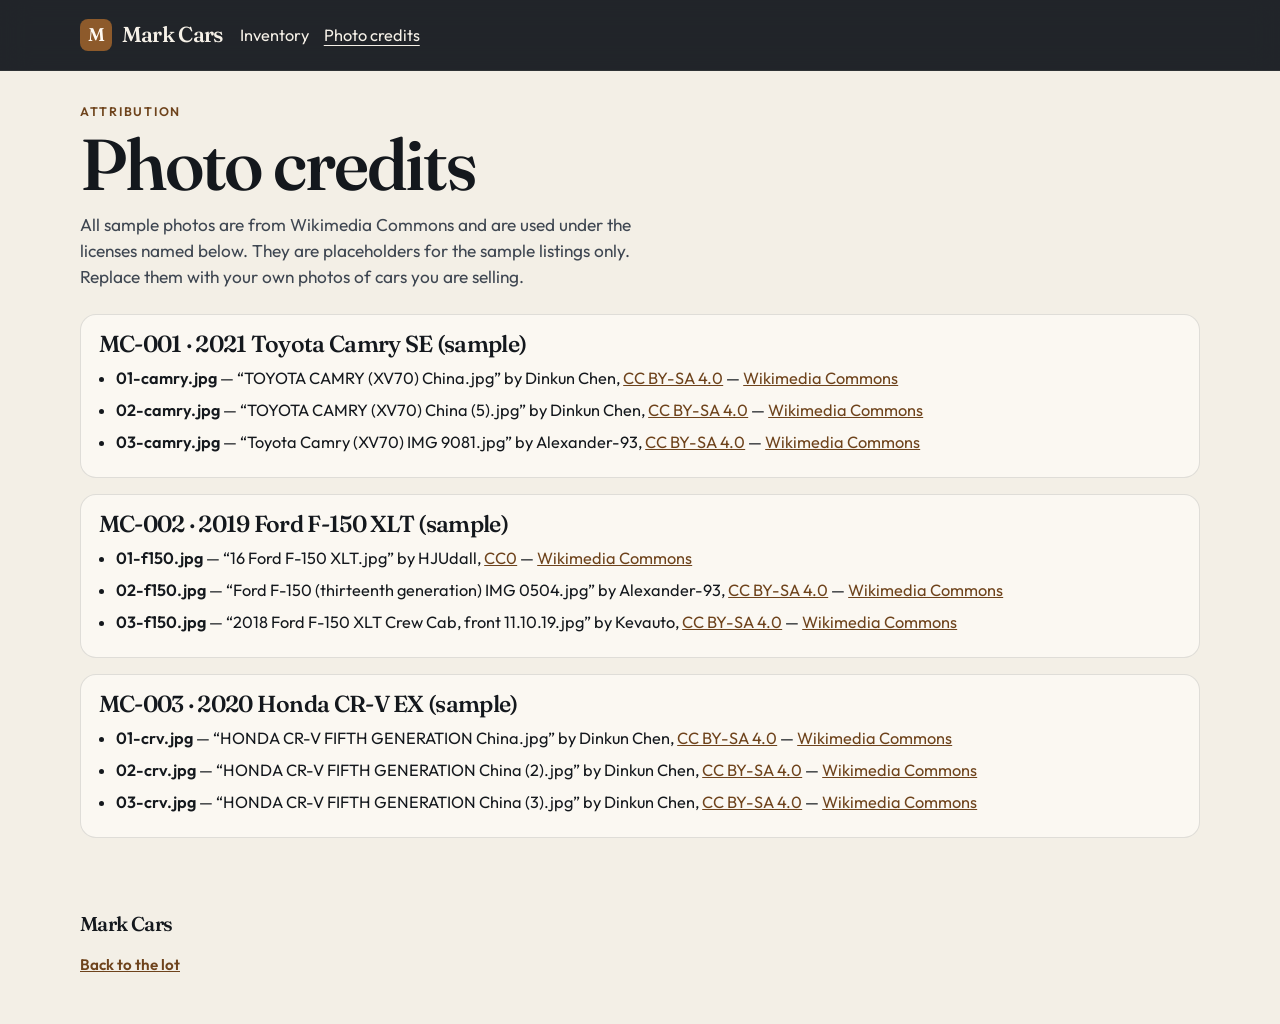
==== credits.html @ 4b45ede2 "Build the Mark Cars lot site and Pages deploy. Serve the sample inventory and local photos until an " ====
<!DOCTYPE html>
<html lang="en">
<head>
  <meta charset="utf-8">
  <meta name="viewport" content="width=device-width, initial-scale=1">
  <title>Photo credits — Mark Cars</title>
  <meta name="description" content="Wikimedia Commons photo credits for the Mark Cars sample listings.">
  <meta name="theme-color" content="#14181d">
  <link rel="icon" href="favicon.svg" type="image/svg+xml">
  <link rel="preconnect" href="https://fonts.googleapis.com">
  <link rel="preconnect" href="https://fonts.gstatic.com" crossorigin>
  <link href="https://fonts.googleapis.com/css2?family=Fraunces:opsz,wght@9..144,520;9..144,640&family=Outfit:wght@400;500;600&display=swap" rel="stylesheet">
  <link rel="stylesheet" href="css/styles.css">
</head>
<body>
  <a class="skip" href="#credits">Skip to credits</a>
  <header class="site-header">
    <div class="header-inner wrap">
      <a class="logo" href="./">
        <span class="logo-mark" aria-hidden="true">M</span>
        <span class="logo-word">Mark Cars</span>
      </a>
      <nav class="nav" aria-label="Primary">
        <a href="index.html#inventory">Inventory</a>
        <a href="credits.html" aria-current="page">Photo credits</a>
      </nav>
    </div>
  </header>

  <main id="credits" class="credits">
    <div class="wrap">
      <p class="eyebrow">Attribution</p>
      <h1>Photo credits</h1>
      <p class="lede">All sample photos are from Wikimedia Commons and are used under the licenses named below. They are placeholders for the sample listings only. Replace them with your own photos of cars you are selling.</p>

      <div class="credits-list">
        <article class="credit" id="MC-001">
          <h2>MC-001 · 2021 Toyota Camry SE (sample)</h2>
          <ul>
            <li><span class="file-name">01-camry.jpg</span> — “TOYOTA CAMRY (XV70) China.jpg” by Dinkun Chen, <a href="https://creativecommons.org/licenses/by-sa/4.0">CC BY-SA 4.0</a> — <a href="https://commons.wikimedia.org/wiki/File:TOYOTA_CAMRY_(XV70)_China.jpg">Wikimedia Commons</a></li>
            <li><span class="file-name">02-camry.jpg</span> — “TOYOTA CAMRY (XV70) China (5).jpg” by Dinkun Chen, <a href="https://creativecommons.org/licenses/by-sa/4.0">CC BY-SA 4.0</a> — <a href="https://commons.wikimedia.org/wiki/File:TOYOTA_CAMRY_(XV70)_China_(5).jpg">Wikimedia Commons</a></li>
            <li><span class="file-name">03-camry.jpg</span> — “Toyota Camry (XV70) IMG 9081.jpg” by Alexander-93, <a href="https://creativecommons.org/licenses/by-sa/4.0">CC BY-SA 4.0</a> — <a href="https://commons.wikimedia.org/wiki/File:Toyota_Camry_(XV70)_IMG_9081.jpg">Wikimedia Commons</a></li>
          </ul>
        </article>

        <article class="credit" id="MC-002">
          <h2>MC-002 · 2019 Ford F-150 XLT (sample)</h2>
          <ul>
            <li><span class="file-name">01-f150.jpg</span> — “16 Ford F-150 XLT.jpg” by HJUdall, <a href="http://creativecommons.org/publicdomain/zero/1.0/deed.en">CC0</a> — <a href="https://commons.wikimedia.org/wiki/File:16_Ford_F-150_XLT.jpg">Wikimedia Commons</a></li>
            <li><span class="file-name">02-f150.jpg</span> — “Ford F-150 (thirteenth generation) IMG 0504.jpg” by Alexander-93, <a href="https://creativecommons.org/licenses/by-sa/4.0">CC BY-SA 4.0</a> — <a href="https://commons.wikimedia.org/wiki/File:Ford_F-150_(thirteenth_generation)_IMG_0504.jpg">Wikimedia Commons</a></li>
            <li><span class="file-name">03-f150.jpg</span> — “2018 Ford F-150 XLT Crew Cab, front 11.10.19.jpg” by Kevauto, <a href="https://creativecommons.org/licenses/by-sa/4.0">CC BY-SA 4.0</a> — <a href="https://commons.wikimedia.org/wiki/File:2018_Ford_F-150_XLT_Crew_Cab,_front_11.10.19.jpg">Wikimedia Commons</a></li>
          </ul>
        </article>

        <article class="credit" id="MC-003">
          <h2>MC-003 · 2020 Honda CR-V EX (sample)</h2>
          <ul>
            <li><span class="file-name">01-crv.jpg</span> — “HONDA CR-V FIFTH GENERATION China.jpg” by Dinkun Chen, <a href="https://creativecommons.org/licenses/by-sa/4.0">CC BY-SA 4.0</a> — <a href="https://commons.wikimedia.org/wiki/File:HONDA_CR-V_FIFTH_GENERATION_China.jpg">Wikimedia Commons</a></li>
            <li><span class="file-name">02-crv.jpg</span> — “HONDA CR-V FIFTH GENERATION China (2).jpg” by Dinkun Chen, <a href="https://creativecommons.org/licenses/by-sa/4.0">CC BY-SA 4.0</a> — <a href="https://commons.wikimedia.org/wiki/File:HONDA_CR-V_FIFTH_GENERATION_China_(2).jpg">Wikimedia Commons</a></li>
            <li><span class="file-name">03-crv.jpg</span> — “HONDA CR-V FIFTH GENERATION China (3).jpg” by Dinkun Chen, <a href="https://creativecommons.org/licenses/by-sa/4.0">CC BY-SA 4.0</a> — <a href="https://commons.wikimedia.org/wiki/File:HONDA_CR-V_FIFTH_GENERATION_China_(3).jpg">Wikimedia Commons</a></li>
          </ul>
        </article>
      </div>
    </div>
  </main>

  <footer class="site-footer">
    <div class="wrap footer-inner">
      <p class="footer-brand">Mark Cars</p>
      <p><a href="index.html">Back to the lot</a></p>
    </div>
  </footer>
</body>
</html>
---- css/styles.css ----
:root {
  --ink: #14181d;
  --ink-soft: #3e4651;
  --cream: #f3efe6;
  --cream-2: #e6e0d4;
  --card: #fbf8f2;
  --white: #fffcf8;
  --brass: #8d5a2b;
  --brass-deep: #6e431c;
  --line: rgba(20, 24, 29, 0.12);
  --green: #0f5c3d;
  --green-bg: #e4f2ea;
  --amber: #8a4f10;
  --amber-bg: #f8edd9;
  --sold: #8c332d;
  --sold-bg: #f8e4e1;
  --shadow: 0 18px 44px rgba(20, 24, 29, 0.1);
  --serif: "Fraunces", "Iowan Old Style", Palatino, Georgia, serif;
  --sans: "Outfit", "Avenir Next", "Segoe UI", sans-serif;
  --radius: 18px;
  --focus: #0f6b4c;
  color-scheme: light;
}

*,
*::before,
*::after { box-sizing: border-box; }

html { scroll-behavior: smooth; }

body {
  margin: 0;
  background: var(--cream);
  color: var(--ink);
  font-family: var(--sans);
  font-size: 1.02rem;
  line-height: 1.5;
}

img { max-width: 100%; }

button,
input,
select { font: inherit; color: inherit; }

a { color: var(--brass-deep); }

:focus-visible {
  outline: 3px solid var(--focus);
  outline-offset: 2px;
}

.site-header :focus-visible { outline-color: #f0c27a; }

.skip {
  position: absolute;
  left: 0.75rem;
  top: -4rem;
  z-index: 80;
  background: var(--white);
  color: var(--ink);
  padding: 0.55rem 0.8rem;
  border-radius: 8px;
}

.skip:focus { top: 0.75rem; }

.visually-hidden {
  position: absolute;
  width: 1px;
  height: 1px;
  padding: 0;
  margin: -1px;
  overflow: hidden;
  clip: rect(0, 0, 0, 0);
  white-space: nowrap;
  border: 0;
}

.wrap {
  width: min(1120px, calc(100% - 2rem - env(safe-area-inset-left) - env(safe-area-inset-right)));
  margin-inline: auto;
}

.site-header {
  position: sticky;
  top: 0;
  z-index: 30;
  background: rgba(20, 24, 29, 0.94);
  color: #f6f1e8;
  border-bottom: 1px solid rgba(255, 255, 255, 0.06);
  backdrop-filter: blur(14px);
}

.header-inner {
  display: flex;
  flex-wrap: wrap;
  align-items: center;
  gap: 0.75rem 1.1rem;
  min-height: 4.4rem;
  padding: 0.65rem 0;
}

.logo {
  display: inline-flex;
  align-items: center;
  gap: 0.6rem;
  color: inherit;
  text-decoration: none;
  font-family: var(--serif);
  font-size: 1.35rem;
  font-weight: 560;
  letter-spacing: -0.03em;
}

.logo-mark {
  display: grid;
  place-items: center;
  width: 2rem;
  height: 2rem;
  border-radius: 8px;
  background: var(--brass);
  color: #fffaf3;
  font-size: 1.15rem;
}

.nav {
  display: flex;
  gap: 0.9rem;
}

.nav a {
  color: inherit;
  text-decoration: none;
}

.nav a:hover,
.nav a[aria-current="page"] {
  text-decoration: underline;
  text-underline-offset: 0.22em;
}

.header-actions {
  display: flex;
  flex-wrap: wrap;
  align-items: center;
  gap: 0.5rem 0.7rem;
  margin-left: auto;
}

.updated {
  margin: 0;
  color: rgba(246, 241, 232, 0.78);
  font-size: 0.86rem;
  flex-basis: 100%;
}

@media (min-width: 900px) {
  .updated { flex-basis: auto; }
}

.btn {
  display: inline-flex;
  align-items: center;
  justify-content: center;
  gap: 0.4rem;
  min-height: 44px;
  padding: 0.4rem 0.95rem;
  border-radius: 999px;
  border: 1px solid transparent;
  text-decoration: none;
  font-weight: 600;
  line-height: 1.2;
  cursor: pointer;
  background: transparent;
}

.btn-ghost {
  color: #f6f1e8;
  border-color: rgba(246, 241, 232, 0.38);
}

.btn-ghost:hover { background: rgba(246, 241, 232, 0.08); }

.btn-brass {
  background: var(--brass);
  border-color: var(--brass);
  color: #fffaf3;
}

.btn-brass:hover { background: #74491f; border-color: #74491f; }

.btn-line {
  background: var(--white);
  border-color: rgba(20, 24, 29, 0.2);
  color: var(--ink);
}

.btn-line:hover { border-color: var(--ink); }

.icon {
  width: 1.05rem;
  height: 1.05rem;
  display: block;
  flex: 0 0 auto;
}

.btn.is-busy .icon { animation: spin 0.7s linear infinite; }

@keyframes spin { to { transform: rotate(360deg); } }

.notice { border-bottom: 1px solid rgba(141, 90, 43, 0.28); background: #f4e2c4; color: #3f2a12; }

.notice.is-error {
  background: #f8e4e1;
  color: #5c221e;
  border-bottom-color: rgba(140, 51, 45, 0.28);
}

.notice-inner { padding: 0.7rem 0; }

.hero-band {
  background:
    radial-gradient(ellipse at 100% 0%, rgba(141, 90, 43, 0.14), transparent 42%),
    radial-gradient(ellipse at 0% 100%, rgba(15, 92, 61, 0.07), transparent 36%),
    var(--cream);
}

.hero {
  display: grid;
  gap: 1.75rem;
  padding: clamp(1.8rem, 5vw, 4.5rem) 0 clamp(1.4rem, 4vw, 3.2rem);
}

@media (min-width: 900px) {
  .hero {
    grid-template-columns: minmax(0, 1.05fr) minmax(0, 0.95fr);
    gap: clamp(2rem, 4vw, 4rem);
    align-items: center;
  }
}

.eyebrow {
  margin: 0 0 0.35rem;
  color: var(--brass-deep);
  font-size: 0.78rem;
  font-weight: 600;
  letter-spacing: 0.14em;
  text-transform: uppercase;
}

.eyebrow-light { color: #e6c7a4; }

h1, h2, .card-title, .dialog-price, .price, .footer-brand {
  font-family: var(--serif);
  font-weight: 560;
  letter-spacing: -0.03em;
}

h1 {
  margin: 0 0 0.75rem;
  font-size: clamp(2.6rem, 6vw, 4.5rem);
  line-height: 1.02;
}

h2 { margin: 0; font-size: clamp(2rem, 4vw, 2.8rem); line-height: 1.1; }

.lede {
  margin: 0;
  max-width: 38rem;
  color: var(--ink-soft);
  font-size: 1.08rem;
}

.hero-actions {
  display: flex;
  flex-wrap: wrap;
  gap: 0.6rem;
  margin-top: 1.25rem;
}

.stats {
  display: grid;
  grid-template-columns: repeat(3, minmax(0, 1fr));
  gap: 0.75rem;
  margin: 1.5rem 0 0;
}

.stats div {
  padding-top: 0.55rem;
  border-top: 1px solid var(--line);
}

.stats dt {
  font-size: 0.75rem;
  letter-spacing: 0.06em;
  text-transform: uppercase;
  color: var(--ink-soft);
}

.stats dd {
  margin: 0.15rem 0 0;
  font-family: var(--serif);
  font-size: 1.25rem;
  letter-spacing: -0.02em;
}

.hero-photo { margin: 0; }

.hero-photo img {
  width: 100%;
  height: auto;
  aspect-ratio: 4 / 3;
  object-fit: cover;
  border-radius: 22px;
  background: var(--cream-2);
  box-shadow: var(--shadow);
}

.hero-photo figcaption {
  margin-top: 0.55rem;
  color: var(--ink-soft);
  font-size: 0.9rem;
}

.inventory { padding: 0.4rem 0 3.2rem; }

#inventory, #contact, #credits { scroll-margin-top: 5.5rem; }

.section-head {
  display: flex;
  flex-wrap: wrap;
  justify-content: space-between;
  align-items: end;
  gap: 0.6rem 1rem;
  margin-bottom: 0.4rem;
}

.count { margin: 0; color: var(--ink-soft); }

.toolbar {
  display: grid;
  grid-template-columns: 1fr;
  gap: 0.75rem;
  margin: 1rem 0 1.15rem;
  padding: 0.9rem;
  background: rgba(255, 252, 248, 0.78);
  border: 1px solid var(--line);
  border-radius: var(--radius);
}

@media (min-width: 720px) {
  .toolbar { grid-template-columns: 1fr 1fr; }
  .field-search { grid-column: 1 / -1; }
}

@media (min-width: 1040px) {
  .toolbar { grid-template-columns: repeat(6, minmax(0, 1fr)); }
  .field-search { grid-column: span 3; }
  .field-check { grid-column: span 2; }
}

.field {
  display: flex;
  flex-direction: column;
  gap: 0.28rem;
  min-width: 0;
}

.field-check {
  flex-direction: row;
  align-items: center;
  gap: 0.55rem;
  min-height: 44px;
  align-self: end;
  padding-bottom: 0.15rem;
}

.field > span,
.ghost-label {
  font-size: 0.75rem;
  font-weight: 600;
  letter-spacing: 0.06em;
  text-transform: uppercase;
  color: var(--ink-soft);
}

.field-check span {
  text-transform: none;
  letter-spacing: 0;
  font-size: 0.98rem;
  color: var(--ink);
  font-weight: 500;
}

.ghost-label { visibility: hidden; }

.field input,
.field select {
  width: 100%;
  min-height: 44px;
  padding: 0.4rem 0.7rem;
  border: 1px solid rgba(20, 24, 29, 0.18);
  border-radius: 10px;
  background: var(--white);
}

.field-check input {
  width: 1.15rem;
  height: 1.15rem;
  min-height: 0;
  accent-color: var(--green);
}

.grid {
  display: grid;
  grid-template-columns: 1fr;
  gap: 1rem;
}

@media (min-width: 700px) {
  .grid { grid-template-columns: 1fr 1fr; }
}

@media (min-width: 1020px) {
  .grid { grid-template-columns: 1fr 1fr 1fr; }
}

.card-link {
  display: flex;
  flex-direction: column;
  height: 100%;
  color: inherit;
  text-decoration: none;
  background: var(--card);
  border: 1px solid var(--line);
  border-radius: var(--radius);
  overflow: hidden;
  box-shadow: 0 1px 0 rgba(255, 255, 255, 0.7) inset;
}

.card-link:hover {
  transform: translateY(-3px);
  box-shadow: var(--shadow);
}

.card-media {
  position: relative;
  aspect-ratio: 3 / 2;
  background: var(--cream-2);
}

.card-media img,
.gallery-open img {
  position: absolute;
  inset: 0;
  width: 100%;
  height: 100%;
  object-fit: cover;
}

.card-badges {
  position: absolute;
  top: 0.65rem;
  left: 0.65rem;
  right: 0.65rem;
  display: flex;
  justify-content: space-between;
  gap: 0.4rem;
  pointer-events: none;
}

.badge {
  display: inline-flex;
  align-items: center;
  min-height: 1.55rem;
  padding: 0.05rem 0.5rem;
  border-radius: 999px;
  font-size: 0.72rem;
  font-weight: 600;
  letter-spacing: 0.04em;
  text-transform: uppercase;
}

.badge-available { background: var(--green-bg); color: var(--green); }
.badge-pending { background: var(--amber-bg); color: var(--amber); }
.badge-sold { background: var(--sold-bg); color: var(--sold); }
.badge-other { background: var(--cream-2); color: var(--ink); }
.badge-sample { background: rgba(20, 24, 29, 0.78); color: #fff; }

.card-body {
  display: flex;
  flex-direction: column;
  gap: 0.3rem;
  padding: 0.9rem 1rem 1rem;
  flex: 1;
}

.card-title {
  margin: 0;
  font-size: 1.32rem;
  line-height: 1.15;
}

.meta { margin: 0; color: var(--ink-soft); }

.price {
  margin: 0.45rem 0 0;
  margin-top: auto;
  font-size: 1.7rem;
}

.view-cue {
  color: var(--brass-deep);
  font-weight: 600;
  font-size: 0.92rem;
}

.empty {
  padding: 1.5rem 0.25rem 2rem;
  color: var(--ink-soft);
}

.empty p { margin: 0 0 0.8rem; }

.contact {
  background: var(--ink);
  color: #f6f1e8;
  padding: clamp(2.6rem, 7vw, 5rem) 0;
}

.contact h2 { font-size: clamp(2.2rem, 5vw, 3.4rem); }

.contact .lede,
.contact p { max-width: 38rem; color: rgba(246, 241, 232, 0.84); }

.contact-placeholder {
  display: inline-block;
  margin-top: 0.4rem;
  padding: 0.75rem 1rem;
  border: 1px solid rgba(246, 241, 232, 0.32);
  border-radius: 999px;
  color: #f6f1e8;
  font-weight: 600;
}

.site-footer {
  padding: 1.4rem 0 2rem;
  color: var(--ink-soft);
  font-size: 0.95rem;
}

.footer-brand {
  margin: 0 0 0.2rem;
  color: var(--ink);
  font-size: 1.25rem;
}

.site-footer a { font-weight: 600; }

.credits { padding: 2rem 0 1rem; }

.credits h1 { margin-bottom: 0.7rem; }

.credits-list {
  display: grid;
  gap: 1rem;
  margin: 1.5rem 0 2rem;
}

.credit {
  background: var(--card);
  border: 1px solid var(--line);
  border-radius: 16px;
  padding: 1rem 1.1rem 0.4rem;
  scroll-margin-top: 5.5rem;
}

.credit h2 { font-size: 1.45rem; margin-bottom: 0.6rem; }

.credit ul { margin: 0; padding: 0 0 0.6rem 1.1rem; }

.credit li { margin: 0.45rem 0; }

.file-name { font-weight: 600; }

.missing { padding: 3.5rem 0 4rem; }

.dialog[hidden],
.lightbox[hidden],
[hidden] { display: none !important; }

.dialog,
.lightbox {
  position: fixed;
  inset: 0;
  z-index: 40;
}

.dialog { display: grid; place-items: center; padding: 1rem; }

.dialog-backdrop,
.lightbox-backdrop {
  position: absolute;
  inset: 0;
  background: rgba(12, 14, 16, 0.66);
}

.dialog-panel {
  position: relative;
  z-index: 1;
  width: min(1040px, 100%);
  max-height: min(92vh, 880px);
  overflow: auto;
  display: grid;
  grid-template-columns: 1fr;
  background: var(--card);
  border-radius: 22px;
  box-shadow: 0 30px 80px rgba(0, 0, 0, 0.28);
}

@media (min-width: 860px) {
  .dialog-panel { grid-template-columns: 1.15fr 0.85fr; }
}

@media (max-width: 859px) {
  .dialog { padding: 0; }
  .dialog-panel {
    width: 100%;
    max-height: 100%;
    height: 100%;
    border-radius: 0;
  }
}

.icon-btn {
  width: 44px;
  height: 44px;
  border: 0;
  border-radius: 50%;
  background: rgba(246, 241, 232, 0.96);
  color: var(--ink);
  display: grid;
  place-items: center;
  font-size: 1.6rem;
  line-height: 1;
  cursor: pointer;
}

.dialog-close {
  position: absolute;
  top: 0.7rem;
  right: 0.7rem;
  z-index: 2;
}

.gallery-open {
  display: block;
  width: 100%;
  padding: 0;
  border: 0;
  background: var(--cream-2);
  cursor: zoom-in;
  position: relative;
  aspect-ratio: 4 / 3;
}

.thumbs {
  display: flex;
  gap: 0.45rem;
  padding: 0.7rem;
  overflow-x: auto;
}

.thumbs button {
  width: 78px;
  height: 58px;
  padding: 0;
  border-radius: 8px;
  border: 2px solid transparent;
  overflow: hidden;
  flex: 0 0 auto;
  background: var(--cream-2);
  cursor: pointer;
}

.thumbs button[aria-current="true"] { border-color: var(--brass); }

.thumbs img {
  width: 100%;
  height: 100%;
  object-fit: cover;
  display: block;
}

.dialog-copy { padding: 1.25rem 1.2rem 1.4rem; }

@media (min-width: 860px) {
  .dialog-copy { padding: 1.4rem 3.4rem 1.6rem 1.3rem; }
}

.dialog-copy h2 {
  margin: 0 0 0.35rem;
  font-size: clamp(1.7rem, 3vw, 2.3rem);
}

.dialog-price {
  margin: 0 0 0.4rem;
  font-size: 2rem;
}

.sample-note {
  background: var(--amber-bg);
  color: #6d3e0c;
  border-radius: 10px;
  padding: 0.55rem 0.7rem;
  margin: 0.7rem 0 0;
}

.specs {
  display: grid;
  grid-template-columns: 1fr 1fr;
  gap: 0.7rem 1rem;
  margin: 1rem 0 0.4rem;
}

.specs div { border-top: 1px solid var(--line); padding-top: 0.4rem; }

.specs dt {
  font-size: 0.72rem;
  letter-spacing: 0.06em;
  text-transform: uppercase;
  color: var(--ink-soft);
}

.specs dd { margin: 0.12rem 0 0; font-weight: 600; }

.desc-heading {
  margin: 0.9rem 0 0.25rem;
  font-size: 0.78rem;
  letter-spacing: 0.08em;
  text-transform: uppercase;
  color: var(--ink-soft);
}

.dialog-desc { margin: 0 0 0.9rem; white-space: pre-line; }

.credit-line { margin: 0 0 1rem; }

.lightbox {
  z-index: 60;
  background: #0c0e10;
}

.lightbox-stage {
  position: relative;
  z-index: 1;
  height: 100%;
  display: grid;
  place-items: center;
  padding: 4.2rem 3.4rem 1.2rem;
}

.lightbox figure {
  margin: 0;
  max-width: min(1100px, 100%);
  text-align: center;
}

.lightbox img {
  max-width: 100%;
  max-height: calc(100vh - 9rem);
  object-fit: contain;
  border-radius: 6px;
  background: #1b1e22;
}

.lightbox figcaption,
.light-hint {
  color: #f6f1e8;
  margin: 0.7rem 0 0;
}

.light-hint {
  color: rgba(246, 241, 232, 0.75);
  font-size: 0.88rem;
}

.light-close { position: absolute; top: max(0.7rem, env(safe-area-inset-top)); right: 0.7rem; }

.light-nav { position: absolute; top: 50%; transform: translateY(-50%); }
.light-prev { left: 0.45rem; }
.light-next { right: 0.45rem; }

img.is-placeholder { object-fit: contain; background: var(--cream-2); }

body.no-scroll { overflow: hidden; }

@media (max-width: 699px) {
  .header-actions { margin-left: 0; }
  .lightbox-stage { padding: 4rem 0.5rem 1rem; }
  .light-prev { left: 0.3rem; }
  .light-next { right: 0.3rem; }
  .stats dd { font-size: 1.05rem; }
}

@media (prefers-reduced-motion: reduce) {
  html { scroll-behavior: auto; }
  *,
  *::before,
  *::after {
    animation: none !important;
    transition: none !important;
  }
  .card-link:hover { transform: none; }
}
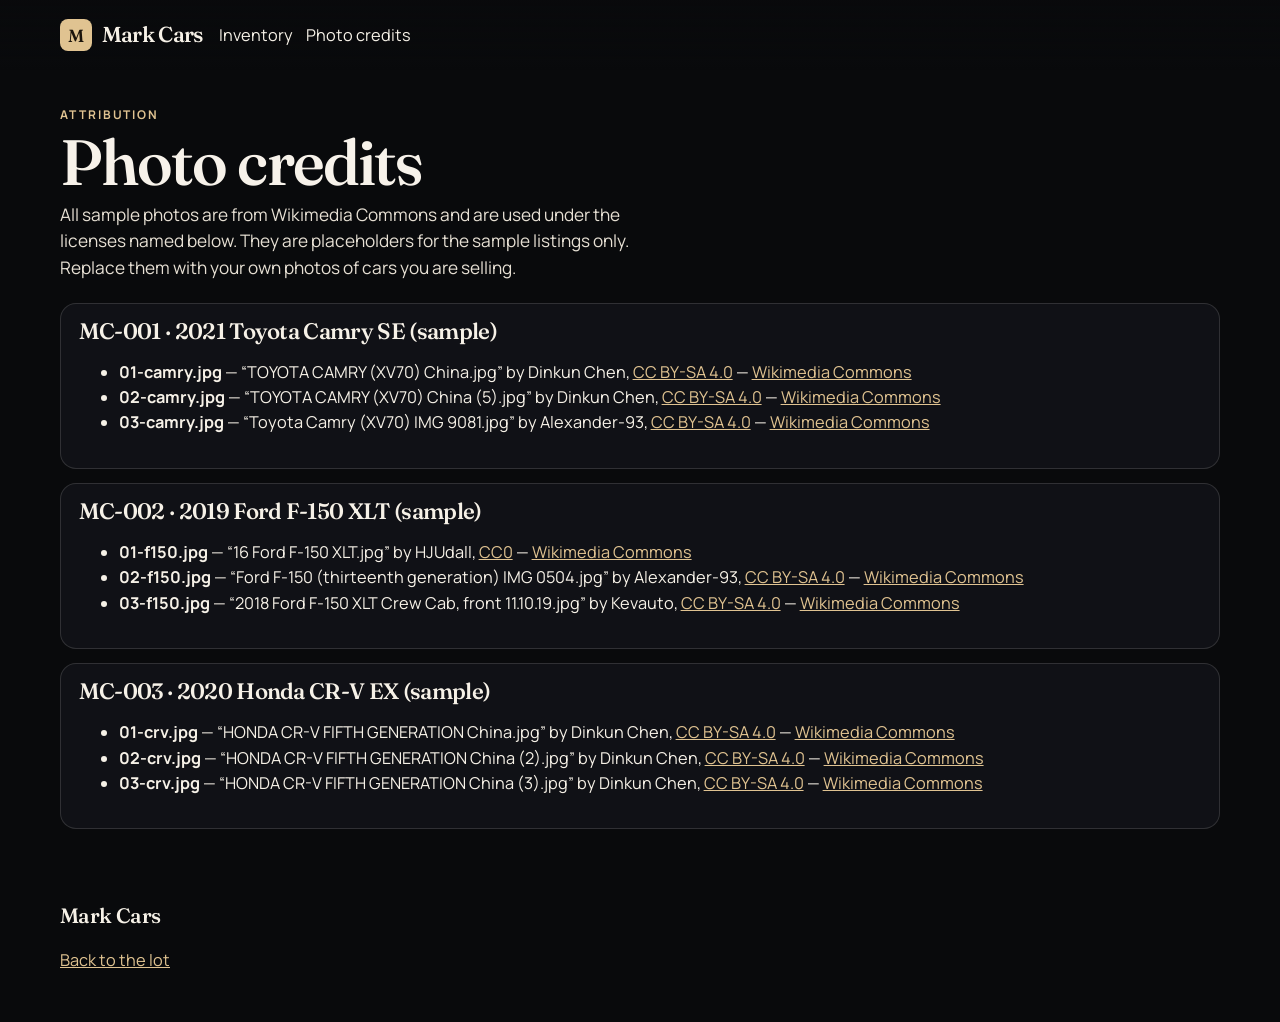
==== commit a671d4a5: "Redesign Mark Cars as a premium dealer site. Keep the live inventory feed and owner controls, and ad" ====
--- a/credits.html
+++ b/credits.html
@@ -9,7 +9,7 @@
   <link rel="icon" href="favicon.svg" type="image/svg+xml">
   <link rel="preconnect" href="https://fonts.googleapis.com">
   <link rel="preconnect" href="https://fonts.gstatic.com" crossorigin>
-  <link href="https://fonts.googleapis.com/css2?family=Fraunces:opsz,wght@9..144,520;9..144,640&family=Outfit:wght@400;500;600&display=swap" rel="stylesheet">
+  <link href="https://fonts.googleapis.com/css2?family=Fraunces:opsz,wght@9..144,560;9..144,640&family=Manrope:wght@400;500;600;700&display=swap" rel="stylesheet">
   <link rel="stylesheet" href="css/styles.css">
 </head>
 <body>
--- a/css/styles.css
+++ b/css/styles.css
@@ -1,24 +1,47 @@
 :root {
-  --ink: #14181d;
-  --ink-soft: #3e4651;
-  --cream: #f3efe6;
-  --cream-2: #e6e0d4;
-  --card: #fbf8f2;
-  --white: #fffcf8;
-  --brass: #8d5a2b;
-  --brass-deep: #6e431c;
-  --line: rgba(20, 24, 29, 0.12);
-  --green: #0f5c3d;
-  --green-bg: #e4f2ea;
-  --amber: #8a4f10;
-  --amber-bg: #f8edd9;
-  --sold: #8c332d;
-  --sold-bg: #f8e4e1;
-  --shadow: 0 18px 44px rgba(20, 24, 29, 0.1);
+  --bg: #090a0c;
+  --bg-2: #12141a;
+  --ink: #f6f1e7;
+  --muted: #c9c2b6;
+  --line: rgba(246, 241, 231, 0.14);
+  --gold: #e0c391;
+  --gold-ink: #1b140c;
+  --card: rgba(18, 20, 26, 0.78);
+  --glass: rgba(16, 17, 21, 0.92);
+  --shadow: 0 24px 60px rgba(0, 0, 0, 0.35);
+  --good: #b7e2c6;
+  --good-ink: #08321c;
+  --sold: #f0c2bc;
+  --sold-ink: #4a1612;
+  --new: #f3ddb0;
+  --new-ink: #3a2a10;
+  --sample: rgba(246, 241, 231, 0.16);
+  --focus: #f0d7b0;
+  --header: rgba(9, 10, 12, 0.78);
   --serif: "Fraunces", "Iowan Old Style", Palatino, Georgia, serif;
-  --sans: "Outfit", "Avenir Next", "Segoe UI", sans-serif;
-  --radius: 18px;
-  --focus: #0f6b4c;
+  --sans: "Manrope", "Avenir Next", "Segoe UI", sans-serif;
+  color-scheme: dark;
+}
+
+[data-theme="light"] {
+  --bg: #f4efe6;
+  --bg-2: #fffdf8;
+  --ink: #17140f;
+  --muted: #514b42;
+  --line: rgba(23, 20, 15, 0.12);
+  --gold: #6d4318;
+  --gold-ink: #fffaf3;
+  --card: rgba(255, 253, 248, 0.9);
+  --glass: rgba(255, 252, 247, 0.94);
+  --shadow: 0 18px 40px rgba(40, 28, 12, 0.08);
+  --good: #e5f5eb;
+  --good-ink: #0d3d24;
+  --sold: #fde8e4;
+  --sold-ink: #6d241c;
+  --new: #f8edd6;
+  --new-ink: #5c3d0d;
+  --sample: rgba(23, 20, 15, 0.08);
+  --header: rgba(244, 239, 230, 0.9);
   color-scheme: light;
 }
 
@@ -30,11 +53,11 @@
 
 body {
   margin: 0;
-  background: var(--cream);
+  background: var(--bg);
   color: var(--ink);
   font-family: var(--sans);
   font-size: 1.02rem;
-  line-height: 1.5;
+  line-height: 1.55;
 }
 
 img { max-width: 100%; }
@@ -43,21 +66,19 @@
 input,
 select { font: inherit; color: inherit; }
 
-a { color: var(--brass-deep); }
+a { color: var(--gold); }
 
 :focus-visible {
   outline: 3px solid var(--focus);
-  outline-offset: 2px;
-}
-
-.site-header :focus-visible { outline-color: #f0c27a; }
+  outline-offset: 3px;
+}
 
 .skip {
   position: absolute;
   left: 0.75rem;
   top: -4rem;
   z-index: 80;
-  background: var(--white);
+  background: var(--bg-2);
   color: var(--ink);
   padding: 0.55rem 0.8rem;
   border-radius: 8px;
@@ -78,25 +99,29 @@
 }
 
 .wrap {
-  width: min(1120px, calc(100% - 2rem - env(safe-area-inset-left) - env(safe-area-inset-right)));
+  width: min(1160px, calc(100% - 2rem - env(safe-area-inset-left) - env(safe-area-inset-right)));
   margin-inline: auto;
 }
 
 .site-header {
   position: sticky;
   top: 0;
-  z-index: 30;
-  background: rgba(20, 24, 29, 0.94);
-  color: #f6f1e8;
-  border-bottom: 1px solid rgba(255, 255, 255, 0.06);
-  backdrop-filter: blur(14px);
+  z-index: 40;
+  color: #f6f1e7;
+  background: linear-gradient(to bottom, rgba(9, 10, 12, 0.55), rgba(9, 10, 12, 0));
+}
+
+.site-header.is-stuck {
+  background: var(--header);
+  color: var(--ink);
+  border-bottom: 1px solid var(--line);
 }
 
 .header-inner {
   display: flex;
   flex-wrap: wrap;
   align-items: center;
-  gap: 0.75rem 1.1rem;
+  gap: 0.75rem 1rem;
   min-height: 4.4rem;
   padding: 0.65rem 0;
 }
@@ -109,7 +134,6 @@
   text-decoration: none;
   font-family: var(--serif);
   font-size: 1.35rem;
-  font-weight: 560;
   letter-spacing: -0.03em;
 }
 
@@ -119,45 +143,31 @@
   width: 2rem;
   height: 2rem;
   border-radius: 8px;
-  background: var(--brass);
-  color: #fffaf3;
-  font-size: 1.15rem;
-}
-
-.nav {
-  display: flex;
-  gap: 0.9rem;
-}
-
-.nav a {
-  color: inherit;
-  text-decoration: none;
-}
-
-.nav a:hover,
-.nav a[aria-current="page"] {
-  text-decoration: underline;
-  text-underline-offset: 0.22em;
-}
+  background: var(--gold);
+  color: var(--gold-ink);
+  font-size: 1.1rem;
+}
+
+.site-header:not(.is-stuck) .logo-mark {
+  background: #e0c391;
+  color: #1b140c;
+}
+
+.nav { display: flex; flex-wrap: wrap; gap: 0.85rem; }
+
+.nav a { color: inherit; text-decoration: none; }
+
+.nav a:hover { text-decoration: underline; text-underline-offset: 0.22em; }
 
 .header-actions {
   display: flex;
   flex-wrap: wrap;
   align-items: center;
-  gap: 0.5rem 0.7rem;
+  gap: 0.45rem 0.6rem;
   margin-left: auto;
 }
 
-.updated {
-  margin: 0;
-  color: rgba(246, 241, 232, 0.78);
-  font-size: 0.86rem;
-  flex-basis: 100%;
-}
-
-@media (min-width: 900px) {
-  .updated { flex-basis: auto; }
-}
+.updated { margin: 0; color: inherit; opacity: 0.8; font-size: 0.84rem; }
 
 .btn {
   display: inline-flex;
@@ -165,252 +175,264 @@
   justify-content: center;
   gap: 0.4rem;
   min-height: 44px;
-  padding: 0.4rem 0.95rem;
+  padding: 0.4rem 0.9rem;
   border-radius: 999px;
   border: 1px solid transparent;
   text-decoration: none;
-  font-weight: 600;
-  line-height: 1.2;
+  font-weight: 650;
+  background: transparent;
   cursor: pointer;
-  background: transparent;
-}
-
-.btn-ghost {
-  color: #f6f1e8;
-  border-color: rgba(246, 241, 232, 0.38);
-}
-
-.btn-ghost:hover { background: rgba(246, 241, 232, 0.08); }
-
-.btn-brass {
-  background: var(--brass);
-  border-color: var(--brass);
-  color: #fffaf3;
-}
-
-.btn-brass:hover { background: #74491f; border-color: #74491f; }
-
-.btn-line {
-  background: var(--white);
-  border-color: rgba(20, 24, 29, 0.2);
-  color: var(--ink);
-}
+}
+
+.btn-ghost { color: inherit; border-color: currentColor; }
+
+.btn-ghost:hover { background: rgba(246, 241, 231, 0.08); }
+
+.btn-brass { background: #e0c391; border-color: #e0c391; color: #1b140c; }
+
+.btn-brass:hover { background: #edd3a8; }
+
+[data-theme="light"] .site-header.is-stuck .btn-brass,
+.btn-brass { background: var(--gold); color: var(--gold-ink); border-color: var(--gold); }
+
+.btn-line { border-color: var(--line); background: transparent; color: var(--ink); }
 
 .btn-line:hover { border-color: var(--ink); }
 
-.icon {
-  width: 1.05rem;
-  height: 1.05rem;
-  display: block;
-  flex: 0 0 auto;
-}
+.icon { width: 1.05rem; height: 1.05rem; }
 
 .btn.is-busy .icon { animation: spin 0.7s linear infinite; }
 
 @keyframes spin { to { transform: rotate(360deg); } }
 
-.notice { border-bottom: 1px solid rgba(141, 90, 43, 0.28); background: #f4e2c4; color: #3f2a12; }
-
-.notice.is-error {
-  background: #f8e4e1;
-  color: #5c221e;
-  border-bottom-color: rgba(140, 51, 45, 0.28);
-}
-
-.notice-inner { padding: 0.7rem 0; }
-
-.hero-band {
+.notice { background: #3a2e1c; color: #f6ead4; }
+
+.notice.is-error { background: #4a221e; color: #fde8e4; }
+
+.notice p { margin: 0; padding: 0.75rem 0; }
+
+.hero {
+  position: relative;
+  min-height: 100svh;
+  display: grid;
+  align-items: end;
+  color: #f6f1e7;
+  isolation: isolate;
+}
+
+.hero-media {
+  position: absolute;
+  inset: 0;
+  z-index: -2;
+  overflow: hidden;
+  background: #14120f;
+}
+
+.hero-ken { height: 112%; width: 100%; }
+
+.hero-media img {
+  width: 100%;
+  height: 115%;
+  object-fit: cover;
+  animation: ken 22s ease-in-out alternate infinite;
+  transform-origin: center center;
+}
+
+.hero::after {
+  content: "";
+  position: absolute;
+  inset: 0;
+  z-index: -1;
   background:
-    radial-gradient(ellipse at 100% 0%, rgba(141, 90, 43, 0.14), transparent 42%),
-    radial-gradient(ellipse at 0% 100%, rgba(15, 92, 61, 0.07), transparent 36%),
-    var(--cream);
-}
-
-.hero {
-  display: grid;
-  gap: 1.75rem;
-  padding: clamp(1.8rem, 5vw, 4.5rem) 0 clamp(1.4rem, 4vw, 3.2rem);
-}
-
-@media (min-width: 900px) {
-  .hero {
-    grid-template-columns: minmax(0, 1.05fr) minmax(0, 0.95fr);
-    gap: clamp(2rem, 4vw, 4rem);
-    align-items: center;
-  }
-}
+    linear-gradient(180deg, rgba(9, 10, 12, 0.25) 0%, rgba(9, 10, 12, 0.18) 40%, rgba(9, 10, 12, 0.88) 100%),
+    linear-gradient(90deg, rgba(9, 10, 12, 0.72), rgba(9, 10, 12, 0.15) 70%);
+}
+
+@keyframes ken {
+  from { transform: scale(1) translate3d(0, 0, 0); }
+  to { transform: scale(1.08) translate3d(0, -2%, 0); }
+}
+
+.hero-copy { padding: 7.5rem 0 8.5rem; max-width: 40rem; }
 
 .eyebrow {
-  margin: 0 0 0.35rem;
-  color: var(--brass-deep);
-  font-size: 0.78rem;
-  font-weight: 600;
-  letter-spacing: 0.14em;
+  margin: 0 0 0.4rem;
+  letter-spacing: 0.16em;
   text-transform: uppercase;
-}
-
-.eyebrow-light { color: #e6c7a4; }
-
-h1, h2, .card-title, .dialog-price, .price, .footer-brand {
+  font-size: 0.75rem;
+  font-weight: 700;
+  color: var(--gold);
+}
+
+.hero .eyebrow { color: #f0d7b0; }
+
+h1, h2, .dialog-price, .contact-phone, .footer-brand, .logo {
   font-family: var(--serif);
   font-weight: 560;
   letter-spacing: -0.03em;
 }
 
 h1 {
-  margin: 0 0 0.75rem;
-  font-size: clamp(2.6rem, 6vw, 4.5rem);
-  line-height: 1.02;
-}
-
-h2 { margin: 0; font-size: clamp(2rem, 4vw, 2.8rem); line-height: 1.1; }
-
-.lede {
-  margin: 0;
-  max-width: 38rem;
-  color: var(--ink-soft);
-  font-size: 1.08rem;
-}
-
-.hero-actions {
-  display: flex;
-  flex-wrap: wrap;
-  gap: 0.6rem;
-  margin-top: 1.25rem;
+  margin: 0 0 0.7rem;
+  font-size: clamp(3rem, 7vw, 5.4rem);
+  line-height: 0.96;
+  color: #f7f2ea;
+}
+
+h2 { margin: 0; font-size: clamp(2rem, 4vw, 3.1rem); line-height: 1.05; }
+
+.lede { margin: 0; color: #e7e0d4; font-size: 1.08rem; max-width: 38rem; }
+
+.hero-search { margin-top: 1.35rem; max-width: 32rem; }
+.hero-search span { color: #e7e0d4; }
+.hero-search input {
+  background: rgba(9, 10, 12, 0.55);
+  color: #fff;
+  border-color: rgba(246, 241, 231, 0.35);
 }
 
 .stats {
   display: grid;
   grid-template-columns: repeat(3, minmax(0, 1fr));
-  gap: 0.75rem;
+  gap: 0.8rem;
   margin: 1.5rem 0 0;
-}
-
-.stats div {
-  padding-top: 0.55rem;
-  border-top: 1px solid var(--line);
-}
+  max-width: 40rem;
+}
+
+.stats div { border-top: 1px solid rgba(246, 241, 231, 0.28); padding-top: 0.45rem; }
 
 .stats dt {
-  font-size: 0.75rem;
-  letter-spacing: 0.06em;
+  font-size: 0.72rem;
+  letter-spacing: 0.08em;
   text-transform: uppercase;
-  color: var(--ink-soft);
+  color: #e7e0d4;
 }
 
 .stats dd {
   margin: 0.15rem 0 0;
   font-family: var(--serif);
-  font-size: 1.25rem;
-  letter-spacing: -0.02em;
-}
-
-.hero-photo { margin: 0; }
-
-.hero-photo img {
+  font-size: 1.45rem;
+  color: #fff;
+}
+
+.dock-wrap { position: relative; z-index: 3; margin-top: -4.5rem; padding-bottom: 3rem; }
+
+.dock {
+  position: sticky;
+  top: 4.6rem;
+  z-index: 25;
+  display: grid;
+  gap: 0.9rem;
+  padding: 1rem;
+  border: 1px solid var(--line);
+  border-radius: 22px;
+  background: var(--glass);
+  box-shadow: var(--shadow);
+}
+
+.search-field,
+.sort-field { display: flex; flex-direction: column; gap: 0.3rem; }
+
+.search-field span,
+.sort-field span,
+.chip-label,
+.slider-top label,
+.sublabel,
+.estimator label,
+.sold-toggle span {
+  font-size: 0.75rem;
+  font-weight: 700;
+  letter-spacing: 0.06em;
+  text-transform: uppercase;
+  color: var(--muted);
+}
+
+.search-field input,
+.sort-field select,
+.estimator input,
+.estimator select {
   width: 100%;
-  height: auto;
-  aspect-ratio: 4 / 3;
-  object-fit: cover;
-  border-radius: 22px;
-  background: var(--cream-2);
-  box-shadow: var(--shadow);
-}
-
-.hero-photo figcaption {
-  margin-top: 0.55rem;
-  color: var(--ink-soft);
-  font-size: 0.9rem;
-}
-
-.inventory { padding: 0.4rem 0 3.2rem; }
-
-#inventory, #contact, #credits { scroll-margin-top: 5.5rem; }
+  min-height: 46px;
+  padding: 0.45rem 0.75rem;
+  border-radius: 12px;
+  border: 1px solid var(--line);
+  background: var(--bg-2);
+}
+
+.chip-row { display: grid; gap: 0.7rem; }
+
+@media (min-width: 800px) {
+  .chip-row { grid-template-columns: 1fr 1fr; }
+}
+
+.chips { display: flex; flex-wrap: wrap; gap: 0.4rem; }
+
+.chip {
+  min-height: 40px;
+  padding: 0.2rem 0.75rem;
+  border-radius: 999px;
+  border: 1px solid var(--line);
+  background: transparent;
+  color: var(--ink);
+  cursor: pointer;
+}
+
+.chip[aria-pressed="true"] {
+  background: var(--gold);
+  border-color: var(--gold);
+  color: var(--gold-ink);
+}
+
+.slider-grid {
+  display: grid;
+  gap: 0.85rem;
+}
+
+@media (min-width: 900px) {
+  .slider-grid { grid-template-columns: 1.3fr 1fr 0.8fr auto; align-items: end; }
+}
+
+.slider-field { display: flex; flex-direction: column; gap: 0.25rem; }
+
+.slider-top { display: flex; justify-content: space-between; gap: 0.5rem; }
+
+.slider-top span { font-variant-numeric: tabular-nums; }
+
+input[type="range"] {
+  width: 100%;
+  accent-color: #c4a36a;
+  min-height: 32px;
+}
+
+.sublabel { margin-top: 0.2rem; }
+
+.dock-actions {
+  display: flex;
+  flex-wrap: wrap;
+  align-items: center;
+  gap: 0.6rem;
+}
+
+.sold-toggle {
+  display: flex;
+  align-items: center;
+  gap: 0.45rem;
+  min-height: 44px;
+}
+
+.sold-toggle span { text-transform: none; letter-spacing: 0; font-size: 0.98rem; color: var(--ink); font-weight: 600; }
+
+.sold-toggle input { width: 1.15rem; height: 1.15rem; accent-color: #c4a36a; }
 
 .section-head {
   display: flex;
-  flex-wrap: wrap;
   justify-content: space-between;
   align-items: end;
-  gap: 0.6rem 1rem;
-  margin-bottom: 0.4rem;
-}
-
-.count { margin: 0; color: var(--ink-soft); }
-
-.toolbar {
-  display: grid;
-  grid-template-columns: 1fr;
-  gap: 0.75rem;
-  margin: 1rem 0 1.15rem;
-  padding: 0.9rem;
-  background: rgba(255, 252, 248, 0.78);
-  border: 1px solid var(--line);
-  border-radius: var(--radius);
-}
-
-@media (min-width: 720px) {
-  .toolbar { grid-template-columns: 1fr 1fr; }
-  .field-search { grid-column: 1 / -1; }
-}
-
-@media (min-width: 1040px) {
-  .toolbar { grid-template-columns: repeat(6, minmax(0, 1fr)); }
-  .field-search { grid-column: span 3; }
-  .field-check { grid-column: span 2; }
-}
-
-.field {
-  display: flex;
-  flex-direction: column;
-  gap: 0.28rem;
-  min-width: 0;
-}
-
-.field-check {
-  flex-direction: row;
-  align-items: center;
-  gap: 0.55rem;
-  min-height: 44px;
-  align-self: end;
-  padding-bottom: 0.15rem;
-}
-
-.field > span,
-.ghost-label {
-  font-size: 0.75rem;
-  font-weight: 600;
-  letter-spacing: 0.06em;
-  text-transform: uppercase;
-  color: var(--ink-soft);
-}
-
-.field-check span {
-  text-transform: none;
-  letter-spacing: 0;
-  font-size: 0.98rem;
-  color: var(--ink);
-  font-weight: 500;
-}
-
-.ghost-label { visibility: hidden; }
-
-.field input,
-.field select {
-  width: 100%;
-  min-height: 44px;
-  padding: 0.4rem 0.7rem;
-  border: 1px solid rgba(20, 24, 29, 0.18);
-  border-radius: 10px;
-  background: var(--white);
-}
-
-.field-check input {
-  width: 1.15rem;
-  height: 1.15rem;
-  min-height: 0;
-  accent-color: var(--green);
-}
+  gap: 1rem;
+  margin: 1.4rem 0 0.9rem;
+}
+
+#count { margin: 0; color: var(--muted); }
 
 .grid {
   display: grid;
@@ -418,219 +440,256 @@
   gap: 1rem;
 }
 
-@media (min-width: 700px) {
-  .grid { grid-template-columns: 1fr 1fr; }
-}
-
-@media (min-width: 1020px) {
-  .grid { grid-template-columns: 1fr 1fr 1fr; }
-}
-
-.card-link {
+@media (min-width: 720px) { .grid { grid-template-columns: 1fr 1fr; } }
+@media (min-width: 1040px) { .grid { grid-template-columns: 1fr 1fr 1fr; } }
+
+.skeleton { border: 1px solid var(--line); border-radius: 20px; overflow: hidden; background: var(--card); }
+
+.skeleton-photo,
+.skeleton-line {
+  background: linear-gradient(90deg, transparent, rgba(224, 195, 145, 0.18), transparent);
+  background-size: 200% 100%;
+  animation: shimmer 1.4s ease-in-out infinite;
+}
+
+.skeleton-photo { aspect-ratio: 3 / 2; }
+
+.skeleton-line { height: 0.85rem; margin: 0.9rem 1rem 0; border-radius: 99px; }
+
+.skeleton-line.short { width: 45%; margin-bottom: 1rem; }
+
+@keyframes shimmer { from { background-position: 100% 0; } to { background-position: -100% 0; } }
+
+.card {
   display: flex;
   flex-direction: column;
-  height: 100%;
-  color: inherit;
-  text-decoration: none;
+  min-width: 0;
+  border: 1px solid var(--line);
+  border-radius: 20px;
+  overflow: hidden;
   background: var(--card);
-  border: 1px solid var(--line);
-  border-radius: var(--radius);
-  overflow: hidden;
-  box-shadow: 0 1px 0 rgba(255, 255, 255, 0.7) inset;
-}
-
-.card-link:hover {
-  transform: translateY(-3px);
-  box-shadow: var(--shadow);
-}
-
-.card-media {
-  position: relative;
-  aspect-ratio: 3 / 2;
-  background: var(--cream-2);
-}
-
-.card-media img,
-.gallery-open img {
-  position: absolute;
-  inset: 0;
+  box-shadow: 0 1px 0 rgba(255, 255, 255, 0.04) inset;
+  transition: transform 0.25s ease, box-shadow 0.25s ease;
+}
+
+.card:hover { transform: translateY(-6px); box-shadow: var(--shadow); }
+
+.card-swiper { position: relative; aspect-ratio: 3 / 2; background: #1a1814; overflow: hidden; }
+
+.swiper-initialized .swiper-wrapper { display: flex; }
+.swiper-initialized .swiper-slide { flex-shrink: 0; height: 100%; }
+.swiper-pagination { display: flex; justify-content: center; }
+.swiper-pagination-bullet {
+  display: inline-flex;
+  align-items: center;
+  justify-content: center;
+  width: 32px;
+  height: 32px;
+  margin: 0;
+  background: transparent;
+  opacity: 1;
+}
+.swiper-pagination-bullet::before {
+  content: "";
+  width: 8px;
+  height: 8px;
+  border-radius: 50%;
+  background: rgba(255, 255, 255, 0.8);
+}
+.swiper-pagination-bullet-active::before { background: #e0c391; }
+
+.card-swiper .swiper-slide { display: none; height: 100%; }
+
+.card-swiper .swiper-slide:first-child,
+.card-swiper.swiper-initialized .swiper-slide { display: block; }
+
+.card-swiper img,
+.detail-swiper img {
   width: 100%;
   height: 100%;
   object-fit: cover;
-}
+  display: block;
+  transition: transform 0.5s ease;
+}
+
+.card:hover .card-swiper img { transform: scale(1.06); }
+
+.card-hit {
+  display: block;
+  width: 100%;
+  height: 100%;
+  padding: 0;
+  border: 0;
+  background: transparent;
+  cursor: pointer;
+}
+
+.swiper-nav {
+  position: absolute;
+  top: 50%;
+  z-index: 2;
+  transform: translateY(-50%);
+  width: 44px;
+  height: 44px;
+  border: 0;
+  border-radius: 50%;
+  background: rgba(9, 10, 12, 0.72);
+  color: #f6f1e7;
+  cursor: pointer;
+}
+
+.swiper-nav.prev { left: 0.45rem; }
+.swiper-nav.next { right: 0.45rem; }
+
+.swiper-pagination { position: absolute; left: 0; right: 0; bottom: 0.45rem; z-index: 2; text-align: center; }
 
 .card-badges {
   position: absolute;
   top: 0.65rem;
   left: 0.65rem;
   right: 0.65rem;
+  z-index: 2;
   display: flex;
   justify-content: space-between;
-  gap: 0.4rem;
+  gap: 0.35rem;
   pointer-events: none;
 }
+
+.badge-row { display: flex; flex-wrap: wrap; gap: 0.3rem; }
 
 .badge {
   display: inline-flex;
   align-items: center;
-  min-height: 1.55rem;
+  min-height: 1.5rem;
   padding: 0.05rem 0.5rem;
   border-radius: 999px;
-  font-size: 0.72rem;
-  font-weight: 600;
+  font-size: 0.7rem;
+  font-weight: 700;
   letter-spacing: 0.04em;
   text-transform: uppercase;
 }
 
-.badge-available { background: var(--green-bg); color: var(--green); }
-.badge-pending { background: var(--amber-bg); color: var(--amber); }
-.badge-sold { background: var(--sold-bg); color: var(--sold); }
-.badge-other { background: var(--cream-2); color: var(--ink); }
-.badge-sample { background: rgba(20, 24, 29, 0.78); color: #fff; }
+.badge-available { background: var(--good); color: var(--good-ink); }
+.badge-sold { background: var(--sold); color: var(--sold-ink); }
+.badge-pending { background: var(--new); color: var(--new-ink); }
+.badge-new { background: #e0c391; color: #1b140c; }
+.badge-sample { background: rgba(9, 10, 12, 0.72); color: #f6f1e7; }
+.badge-other { background: var(--sample); color: var(--ink); }
 
 .card-body {
   display: flex;
   flex-direction: column;
-  gap: 0.3rem;
+  gap: 0.25rem;
   padding: 0.9rem 1rem 1rem;
+  color: inherit;
+  text-decoration: none;
   flex: 1;
 }
 
-.card-title {
+.card-title { margin: 0; font-family: var(--serif); font-size: 1.35rem; font-weight: 560; letter-spacing: -0.03em; line-height: 1.15; }
+
+.meta { margin: 0; color: var(--muted); }
+
+.price { margin: 0.45rem 0 0; font-family: var(--serif); font-size: 1.7rem; }
+
+.payment { margin: 0; color: var(--muted); font-size: 0.92rem; }
+
+.empty { padding: 1.2rem 0 2rem; color: var(--muted); }
+
+.band { padding: 4rem 0; }
+
+.band-alt { background: var(--bg-2); }
+
+.narrow { margin: 0.8rem 0 1.2rem; color: var(--muted); }
+
+.why-grid,
+.quote-grid { display: grid; gap: 0.9rem; margin-top: 1.3rem; }
+
+@media (min-width: 800px) {
+  .why-grid, .quote-grid { grid-template-columns: repeat(3, 1fr); }
+}
+
+.why-card,
+.quote {
   margin: 0;
-  font-size: 1.32rem;
-  line-height: 1.15;
-}
-
-.meta { margin: 0; color: var(--ink-soft); }
-
-.price {
-  margin: 0.45rem 0 0;
-  margin-top: auto;
-  font-size: 1.7rem;
-}
-
-.view-cue {
-  color: var(--brass-deep);
-  font-weight: 600;
-  font-size: 0.92rem;
-}
-
-.empty {
-  padding: 1.5rem 0.25rem 2rem;
-  color: var(--ink-soft);
-}
-
-.empty p { margin: 0 0 0.8rem; }
-
-.contact {
-  background: var(--ink);
-  color: #f6f1e8;
-  padding: clamp(2.6rem, 7vw, 5rem) 0;
-}
-
-.contact h2 { font-size: clamp(2.2rem, 5vw, 3.4rem); }
-
-.contact .lede,
-.contact p { max-width: 38rem; color: rgba(246, 241, 232, 0.84); }
-
-.contact-placeholder {
-  display: inline-block;
-  margin-top: 0.4rem;
-  padding: 0.75rem 1rem;
-  border: 1px solid rgba(246, 241, 232, 0.32);
-  border-radius: 999px;
-  color: #f6f1e8;
-  font-weight: 600;
-}
-
-.site-footer {
-  padding: 1.4rem 0 2rem;
-  color: var(--ink-soft);
-  font-size: 0.95rem;
-}
-
-.footer-brand {
-  margin: 0 0 0.2rem;
-  color: var(--ink);
-  font-size: 1.25rem;
-}
-
-.site-footer a { font-weight: 600; }
-
-.credits { padding: 2rem 0 1rem; }
-
-.credits h1 { margin-bottom: 0.7rem; }
-
-.credits-list {
-  display: grid;
-  gap: 1rem;
-  margin: 1.5rem 0 2rem;
-}
-
-.credit {
+  padding: 1.1rem 1.1rem 1.2rem;
+  border-radius: 18px;
+  border: 1px solid var(--line);
   background: var(--card);
-  border: 1px solid var(--line);
-  border-radius: 16px;
-  padding: 1rem 1.1rem 0.4rem;
-  scroll-margin-top: 5.5rem;
-}
-
-.credit h2 { font-size: 1.45rem; margin-bottom: 0.6rem; }
-
-.credit ul { margin: 0; padding: 0 0 0.6rem 1.1rem; }
-
-.credit li { margin: 0.45rem 0; }
-
-.file-name { font-weight: 600; }
-
-.missing { padding: 3.5rem 0 4rem; }
+}
+
+.why-card h3,
+.desc-heading,
+.estimator h3 {
+  margin: 0 0 0.4rem;
+  font-size: 1.15rem;
+  font-family: var(--serif);
+  font-weight: 560;
+}
+
+.why-card p,
+.quote blockquote { margin: 0; color: var(--muted); }
+
+.quote blockquote { font-family: var(--serif); font-size: 1.25rem; color: var(--ink); line-height: 1.3; }
+
+.quote figcaption { margin-top: 0.8rem; color: var(--muted); font-size: 0.9rem; }
+
+.contact { padding: 4.2rem 0; background: #101114; color: #f6f1e7; }
+.contact .eyebrow { color: #f0d7b0; }
+
+[data-theme="light"] .contact { background: #17140f; }
+
+.contact h2 { font-size: clamp(2.3rem, 5vw, 3.6rem); }
+
+.contact-line { color: #e7e0d4; }
+
+.contact-phone {
+  margin: 0.2rem 0 1rem;
+  font-size: clamp(2rem, 4vw, 3rem);
+  color: #fff;
+}
+
+.actions { display: flex; flex-wrap: wrap; gap: 0.5rem; }
+
+.site-footer { padding: 1.4rem 0 2rem; color: var(--muted); }
+
+.footer-brand { margin: 0 0 0.25rem; color: var(--ink); font-size: 1.3rem; }
 
 .dialog[hidden],
-.lightbox[hidden],
 [hidden] { display: none !important; }
 
-.dialog,
-.lightbox {
+.dialog {
   position: fixed;
   inset: 0;
-  z-index: 40;
-}
-
-.dialog { display: grid; place-items: center; padding: 1rem; }
-
-.dialog-backdrop,
-.lightbox-backdrop {
-  position: absolute;
-  inset: 0;
-  background: rgba(12, 14, 16, 0.66);
-}
+  z-index: 50;
+  display: grid;
+  place-items: center;
+  padding: 1rem;
+}
+
+.dialog-backdrop { position: absolute; inset: 0; background: rgba(0, 0, 0, 0.72); }
 
 .dialog-panel {
   position: relative;
   z-index: 1;
-  width: min(1040px, 100%);
-  max-height: min(92vh, 880px);
+  width: min(1080px, 100%);
+  max-height: min(92vh, 900px);
   overflow: auto;
-  display: grid;
-  grid-template-columns: 1fr;
-  background: var(--card);
+  background: var(--bg-2);
+  color: var(--ink);
   border-radius: 22px;
-  box-shadow: 0 30px 80px rgba(0, 0, 0, 0.28);
-}
+  box-shadow: var(--shadow);
+}
+
+.dialog-layout { display: grid; }
 
 @media (min-width: 860px) {
-  .dialog-panel { grid-template-columns: 1.15fr 0.85fr; }
+  .dialog-layout { grid-template-columns: 1.15fr 0.9fr; }
 }
 
 @media (max-width: 859px) {
   .dialog { padding: 0; }
-  .dialog-panel {
-    width: 100%;
-    max-height: 100%;
-    height: 100%;
-    border-radius: 0;
-  }
+  .dialog-panel { width: 100%; height: 100%; max-height: none; border-radius: 0; }
 }
 
 .icon-btn {
@@ -638,170 +697,95 @@
   height: 44px;
   border: 0;
   border-radius: 50%;
-  background: rgba(246, 241, 232, 0.96);
-  color: var(--ink);
-  display: grid;
-  place-items: center;
-  font-size: 1.6rem;
-  line-height: 1;
+  background: rgba(246, 241, 231, 0.94);
+  color: #14120f;
   cursor: pointer;
-}
-
-.dialog-close {
-  position: absolute;
-  top: 0.7rem;
-  right: 0.7rem;
-  z-index: 2;
-}
-
-.gallery-open {
-  display: block;
-  width: 100%;
-  padding: 0;
-  border: 0;
-  background: var(--cream-2);
-  cursor: zoom-in;
-  position: relative;
-  aspect-ratio: 4 / 3;
-}
-
-.thumbs {
-  display: flex;
-  gap: 0.45rem;
-  padding: 0.7rem;
-  overflow-x: auto;
-}
-
-.thumbs button {
-  width: 78px;
-  height: 58px;
-  padding: 0;
-  border-radius: 8px;
-  border: 2px solid transparent;
-  overflow: hidden;
-  flex: 0 0 auto;
-  background: var(--cream-2);
-  cursor: pointer;
-}
-
-.thumbs button[aria-current="true"] { border-color: var(--brass); }
-
-.thumbs img {
-  width: 100%;
-  height: 100%;
-  object-fit: cover;
-  display: block;
-}
-
-.dialog-copy { padding: 1.25rem 1.2rem 1.4rem; }
-
-@media (min-width: 860px) {
-  .dialog-copy { padding: 1.4rem 3.4rem 1.6rem 1.3rem; }
-}
-
-.dialog-copy h2 {
-  margin: 0 0 0.35rem;
-  font-size: clamp(1.7rem, 3vw, 2.3rem);
-}
-
-.dialog-price {
-  margin: 0 0 0.4rem;
-  font-size: 2rem;
-}
+  font-size: 1.5rem;
+}
+
+.dialog-close { position: absolute; top: 0.7rem; right: 0.7rem; z-index: 3; }
+
+.detail-swiper { position: relative; aspect-ratio: 4 / 3; background: #14120f; }
+
+.detail-swiper .swiper-slide { display: none; height: 100%; }
+.detail-swiper .swiper-slide:first-child,
+.detail-swiper.swiper-initialized .swiper-slide { display: block; }
+
+.enlarge { margin: 0.7rem; }
+
+.dialog-copy { padding: 1.2rem 1.15rem 1.4rem; }
+
+@media (min-width: 860px) { .dialog-copy { padding: 1.3rem 1.3rem 1.5rem 1.1rem; } }
+
+.dialog-copy h2 { margin: 0 0 0.3rem; font-size: clamp(1.7rem, 3vw, 2.4rem); }
+
+.dialog-price { margin: 0 0 0.4rem; font-size: 2rem; }
 
 .sample-note {
-  background: var(--amber-bg);
-  color: #6d3e0c;
+  background: var(--new);
+  color: var(--new-ink);
   border-radius: 10px;
   padding: 0.55rem 0.7rem;
-  margin: 0.7rem 0 0;
 }
 
 .specs {
   display: grid;
   grid-template-columns: 1fr 1fr;
-  gap: 0.7rem 1rem;
-  margin: 1rem 0 0.4rem;
+  gap: 0.7rem;
+  margin: 0.9rem 0;
 }
 
 .specs div { border-top: 1px solid var(--line); padding-top: 0.4rem; }
 
-.specs dt {
-  font-size: 0.72rem;
-  letter-spacing: 0.06em;
-  text-transform: uppercase;
-  color: var(--ink-soft);
-}
-
-.specs dd { margin: 0.12rem 0 0; font-weight: 600; }
-
-.desc-heading {
-  margin: 0.9rem 0 0.25rem;
-  font-size: 0.78rem;
-  letter-spacing: 0.08em;
-  text-transform: uppercase;
-  color: var(--ink-soft);
-}
-
-.dialog-desc { margin: 0 0 0.9rem; white-space: pre-line; }
-
-.credit-line { margin: 0 0 1rem; }
-
-.lightbox {
-  z-index: 60;
-  background: #0c0e10;
-}
-
-.lightbox-stage {
-  position: relative;
-  z-index: 1;
-  height: 100%;
-  display: grid;
-  place-items: center;
-  padding: 4.2rem 3.4rem 1.2rem;
-}
-
-.lightbox figure {
-  margin: 0;
-  max-width: min(1100px, 100%);
-  text-align: center;
-}
-
-.lightbox img {
-  max-width: 100%;
-  max-height: calc(100vh - 9rem);
-  object-fit: contain;
-  border-radius: 6px;
-  background: #1b1e22;
-}
-
-.lightbox figcaption,
-.light-hint {
-  color: #f6f1e8;
-  margin: 0.7rem 0 0;
-}
-
-.light-hint {
-  color: rgba(246, 241, 232, 0.75);
-  font-size: 0.88rem;
-}
-
-.light-close { position: absolute; top: max(0.7rem, env(safe-area-inset-top)); right: 0.7rem; }
-
-.light-nav { position: absolute; top: 50%; transform: translateY(-50%); }
-.light-prev { left: 0.45rem; }
-.light-next { right: 0.45rem; }
-
-img.is-placeholder { object-fit: contain; background: var(--cream-2); }
+.specs dt { display: flex; align-items: center; gap: 0.3rem; font-size: 0.72rem; letter-spacing: 0.06em; text-transform: uppercase; color: var(--muted); }
+
+.specs svg { width: 0.95rem; height: 0.95rem; }
+
+.specs dd { margin: 0.15rem 0 0; font-weight: 700; }
+
+.dialog-desc { white-space: pre-line; margin: 0 0 0.8rem; }
+
+.estimator {
+  margin: 0 0 1rem;
+  padding: 0.8rem;
+  border-radius: 14px;
+  border: 1px solid var(--line);
+}
+
+.estimate-grid { display: grid; gap: 0.5rem; }
+
+@media (min-width: 640px) { .estimate-grid { grid-template-columns: 1fr 1fr 0.7fr; } }
+
+.estimate-out { margin: 0.7rem 0 0.2rem; font-family: var(--serif); font-size: 1.6rem; }
+
+.fine, .credit-line { color: var(--muted); font-size: 0.9rem; }
 
 body.no-scroll { overflow: hidden; }
 
-@media (max-width: 699px) {
+.credits, .missing { padding: 2.2rem 0 3rem; }
+
+.credits h1 { font-family: var(--serif); font-size: clamp(2.4rem, 5vw, 4rem); margin: 0 0 0.6rem; }
+
+.credits-list { display: grid; gap: 0.9rem; margin-top: 1.3rem; }
+
+.credit {
+  padding: 1rem 1.1rem;
+  border: 1px solid var(--line);
+  border-radius: 16px;
+  background: var(--card);
+  scroll-margin-top: 5.5rem;
+}
+
+.credit h2 { font-family: var(--serif); font-size: 1.4rem; }
+
+.file-name { font-weight: 700; }
+
+#inventory, #why, #stories, #contact { scroll-margin-top: 5.2rem; }
+
+@media (max-width: 720px) {
   .header-actions { margin-left: 0; }
-  .lightbox-stage { padding: 4rem 0.5rem 1rem; }
-  .light-prev { left: 0.3rem; }
-  .light-next { right: 0.3rem; }
-  .stats dd { font-size: 1.05rem; }
+  .stats { grid-template-columns: 1fr; max-width: 16rem; }
+  .hero-copy { padding-top: 6.5rem; }
 }
 
 @media (prefers-reduced-motion: reduce) {
@@ -812,5 +796,6 @@
     animation: none !important;
     transition: none !important;
   }
-  .card-link:hover { transform: none; }
-}
+  .card:hover { transform: none; }
+  .card:hover .card-swiper img { transform: none; }
+}
